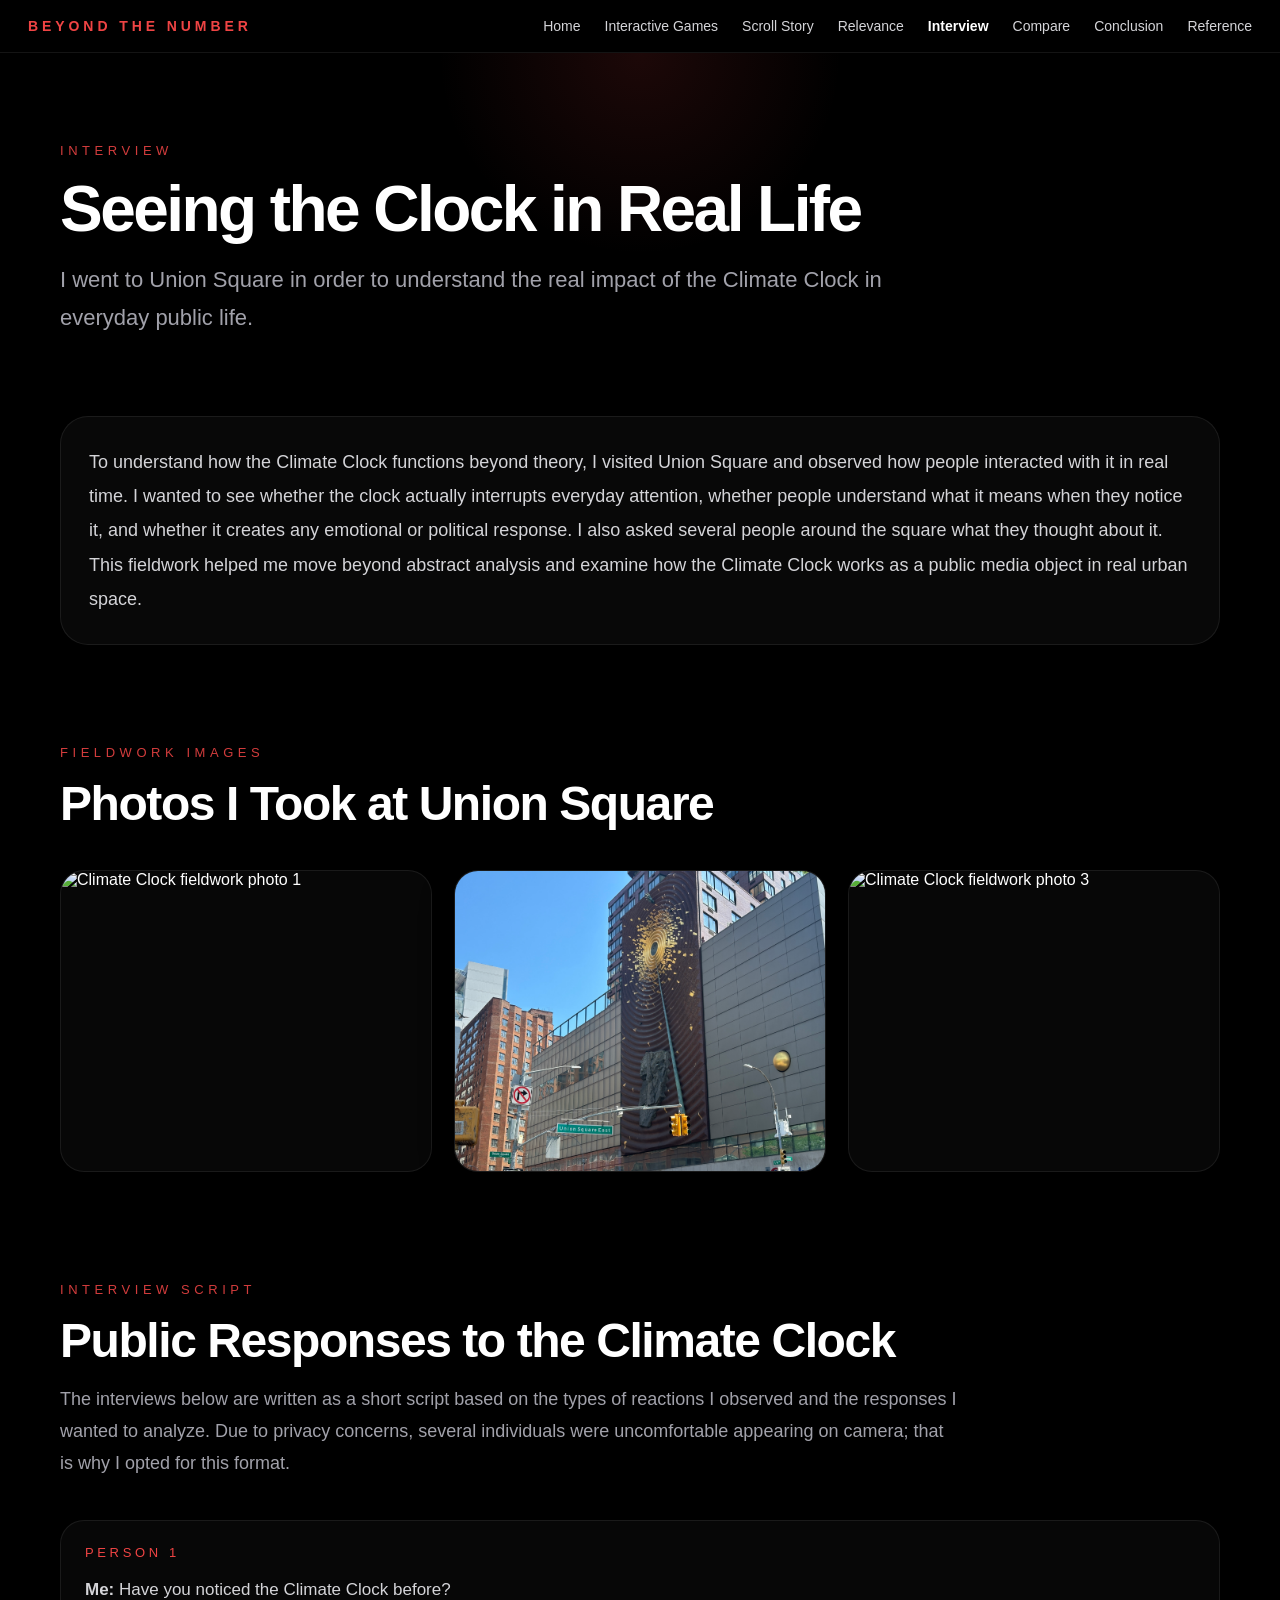
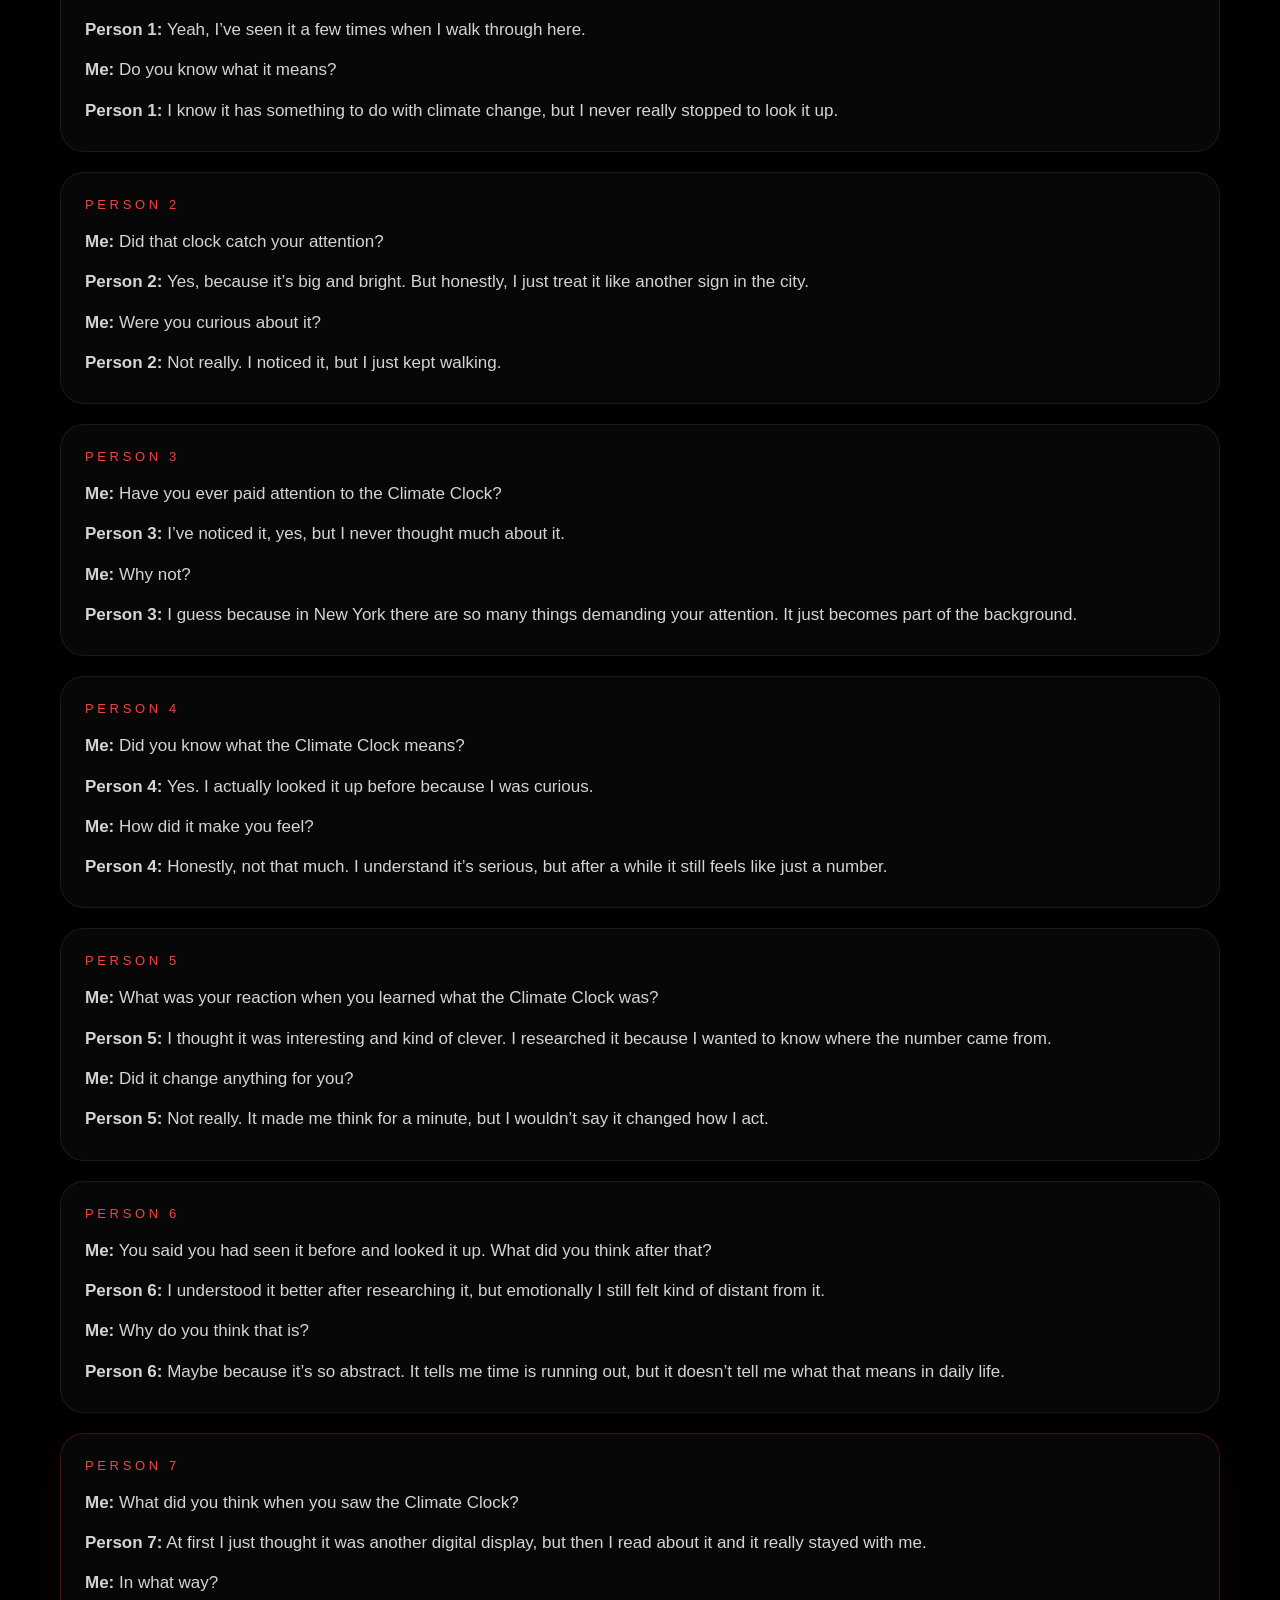
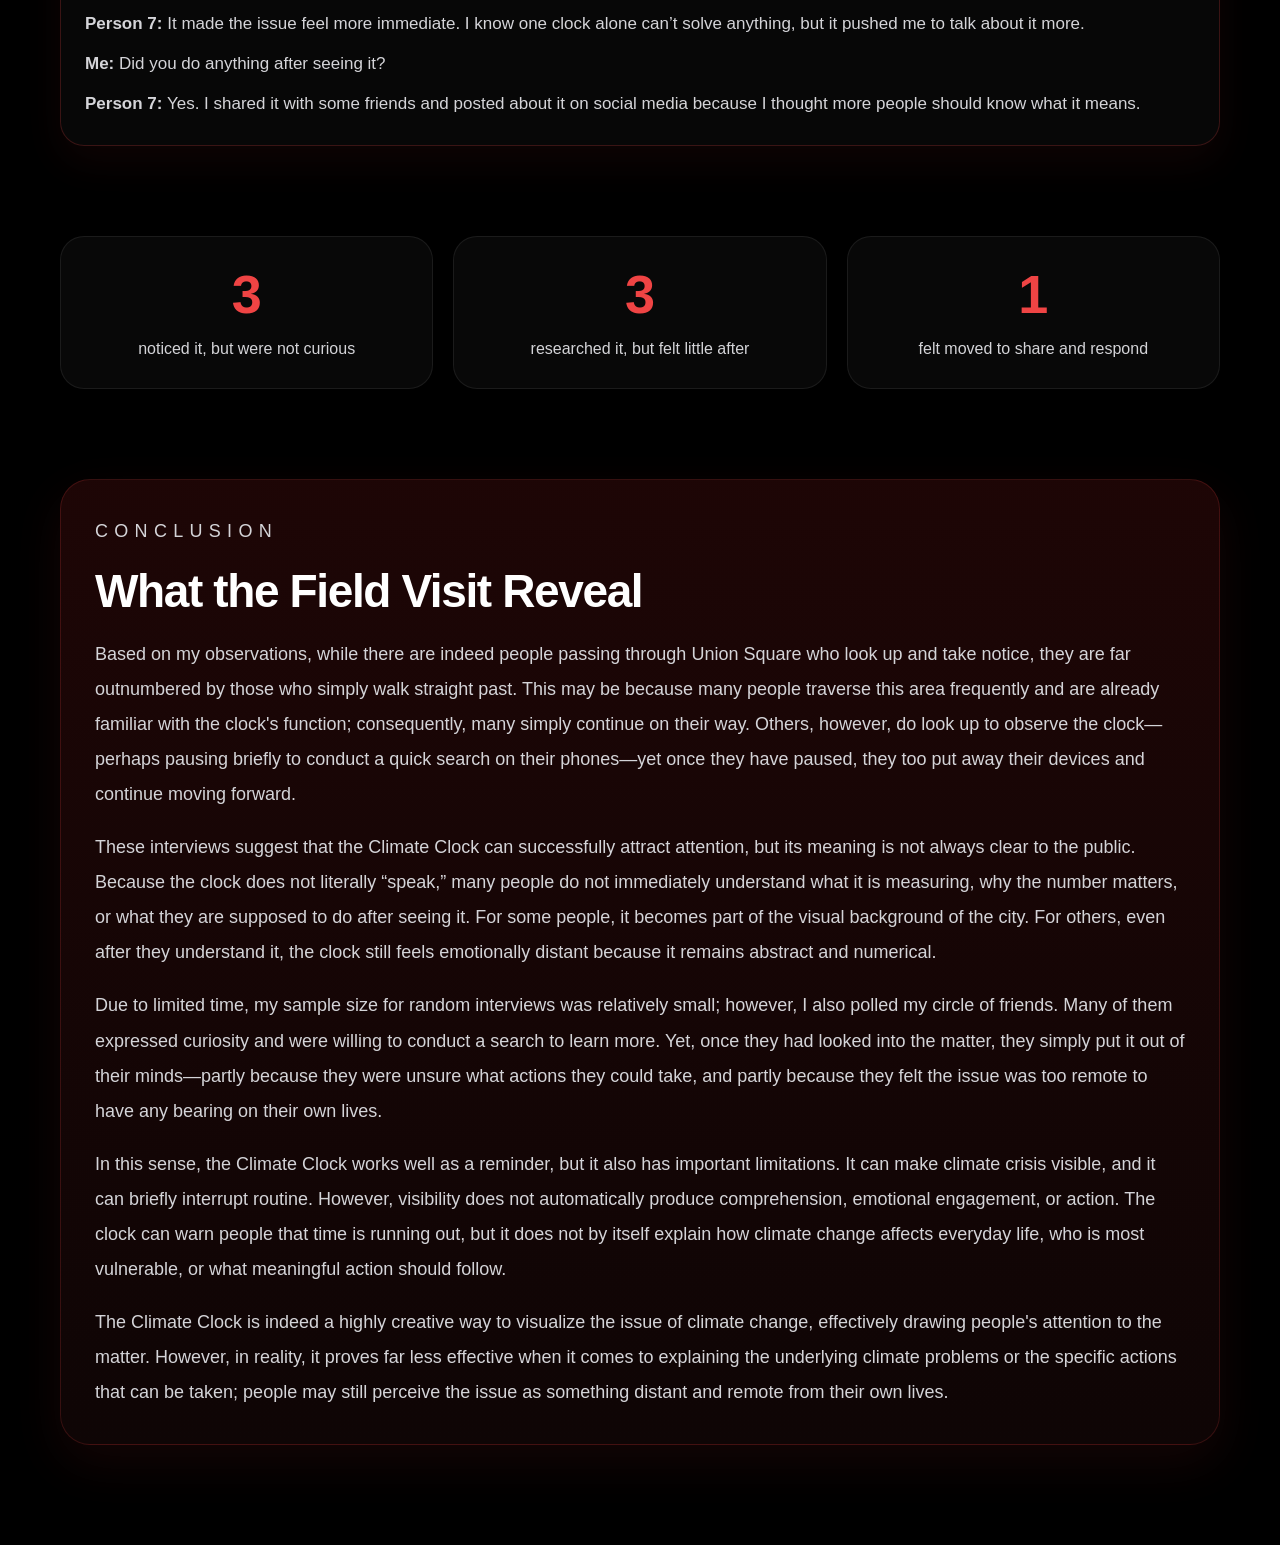
==== interview.html @ d5ae1855 "Add files via upload" ====
<!DOCTYPE html>
<html lang="en">
<head>
  <meta charset="UTF-8" />
  <meta name="viewport" content="width=device-width, initial-scale=1.0" />
  <title>Interview | Beyond the Number</title>
  <link rel="stylesheet" href="interview.css" />
</head>
<body>
  <header class="navbar">
    <div class="nav-container">
      <div class="nav-logo">Beyond the Number</div>
      <nav class="nav-links">
        <a href="index.html">Home</a>
        <a href="games.html">Interactive Games</a>
        <a href="scroll-story.html">Scroll Story</a>
        <a href="relevance.html">Relevance</a>
        <a href="interview.html" class="active">Interview</a>
        <a href="compare.html">Compare</a>
        <a href="conclusion.html">Conclusion</a>
        <a href="reference.html">Reference</a>
      </nav>
    </div>
  </header>

  <section class="interview-hero">
    <div class="section-container">
      <p class="section-eyebrow">Interview</p>
      <h1>Seeing the Clock in Real Life</h1>
      <p class="hero-subtitle">
        I went to Union Square in order to understand the real impact of the Climate Clock in everyday public life.
      </p>
    </div>
  </section>

  <section class="intro-section">
    <div class="section-container">
      <div class="intro-card">
        <p>
          To understand how the Climate Clock functions beyond theory, I visited Union Square and observed how people interacted with it in real time. I wanted to see whether the clock actually interrupts everyday attention, whether people understand what it means when they notice it, and whether it creates any emotional or political response. I also asked several people around the square what they thought about it. This fieldwork helped me move beyond abstract analysis and examine how the Climate Clock works as a public media object in real urban space.
        </p>
      </div>
    </div>
  </section>

  <section class="photo-section">
    <div class="section-container">
      <div class="section-heading">
        <p class="section-eyebrow">Fieldwork Images</p>
        <h2>Photos I Took at Union Square</h2>
      </div>

      <div class="photo-grid">
        <div class="photo-card"><img src="image1.jpg" alt="Climate Clock fieldwork photo 1" /></div>
        <div class="photo-card"><img src="image3.jpg" alt="Climate Clock fieldwork photo 2" /></div>
        <div class="photo-card"><img src="image4.jpg" alt="Climate Clock fieldwork photo 3" /></div>
      </div>
    </div>
  </section>

  <section class="interview-section">
    <div class="section-container">
      <div class="section-heading">
        <p class="section-eyebrow">Interview Script</p>
        <h2>Public Responses to the Climate Clock</h2>
        <p class="section-subtext">
          The interviews below are written as a short script based on the types of reactions I observed and the responses I wanted to analyze. Due to privacy concerns, several individuals were uncomfortable appearing on camera; that is why I opted for this format.
        </p>
      </div>

      <div class="interview-list">
        <div class="interview-card">
          <div class="person-type">Person 1</div>
          <p><strong>Me:</strong> Have you noticed the Climate Clock before?</p>
          <p><strong>Person 1:</strong> Yeah, I’ve seen it a few times when I walk through here.</p>
          <p><strong>Me:</strong> Do you know what it means?</p>
          <p><strong>Person 1:</strong> I know it has something to do with climate change, but I never really stopped to look it up.</p>
        </div>

        <div class="interview-card">
          <div class="person-type">Person 2</div>
          <p><strong>Me:</strong> Did that clock catch your attention?</p>
          <p><strong>Person 2:</strong> Yes, because it’s big and bright. But honestly, I just treat it like another sign in the city.</p>
          <p><strong>Me:</strong> Were you curious about it?</p>
          <p><strong>Person 2:</strong> Not really. I noticed it, but I just kept walking.</p>
        </div>

        <div class="interview-card">
          <div class="person-type">Person 3</div>
          <p><strong>Me:</strong> Have you ever paid attention to the Climate Clock?</p>
          <p><strong>Person 3:</strong> I’ve noticed it, yes, but I never thought much about it.</p>
          <p><strong>Me:</strong> Why not?</p>
          <p><strong>Person 3:</strong> I guess because in New York there are so many things demanding your attention. It just becomes part of the background.</p>
        </div>

        <div class="interview-card">
          <div class="person-type">Person 4</div>
          <p><strong>Me:</strong> Did you know what the Climate Clock means?</p>
          <p><strong>Person 4:</strong> Yes. I actually looked it up before because I was curious.</p>
          <p><strong>Me:</strong> How did it make you feel?</p>
          <p><strong>Person 4:</strong> Honestly, not that much. I understand it’s serious, but after a while it still feels like just a number.</p>
        </div>

        <div class="interview-card">
          <div class="person-type">Person 5</div>
          <p><strong>Me:</strong> What was your reaction when you learned what the Climate Clock was?</p>
          <p><strong>Person 5:</strong> I thought it was interesting and kind of clever. I researched it because I wanted to know where the number came from.</p>
          <p><strong>Me:</strong> Did it change anything for you?</p>
          <p><strong>Person 5:</strong> Not really. It made me think for a minute, but I wouldn’t say it changed how I act.</p>
        </div>

        <div class="interview-card">
          <div class="person-type">Person 6</div>
          <p><strong>Me:</strong> You said you had seen it before and looked it up. What did you think after that?</p>
          <p><strong>Person 6:</strong> I understood it better after researching it, but emotionally I still felt kind of distant from it.</p>
          <p><strong>Me:</strong> Why do you think that is?</p>
          <p><strong>Person 6:</strong> Maybe because it’s so abstract. It tells me time is running out, but it doesn’t tell me what that means in daily life.</p>
        </div>

        <div class="interview-card featured">
          <div class="person-type">Person 7</div>
          <p><strong>Me:</strong> What did you think when you saw the Climate Clock?</p>
          <p><strong>Person 7:</strong> At first I just thought it was another digital display, but then I read about it and it really stayed with me.</p>
          <p><strong>Me:</strong> In what way?</p>
          <p><strong>Person 7:</strong> It made the issue feel more immediate. I know one clock alone can’t solve anything, but it pushed me to talk about it more.</p>
          <p><strong>Me:</strong> Did you do anything after seeing it?</p>
          <p><strong>Person 7:</strong> Yes. I shared it with some friends and posted about it on social media because I thought more people should know what it means.</p>
        </div>
      </div>
    </div>
  </section>

  <section class="interview-summary">
    <div class="section-container">
      <div class="summary-grid">
        <div class="summary-stat">
          <span class="summary-number">3</span>
          <span class="summary-label">noticed it, but were not curious</span>
        </div>
        <div class="summary-stat">
          <span class="summary-number">3</span>
          <span class="summary-label">researched it, but felt little after</span>
        </div>
        <div class="summary-stat">
          <span class="summary-number">1</span>
          <span class="summary-label">felt moved to share and respond</span>
        </div>
      </div>
    </div>
  </section>

  <section class="conclusion-section">
    <div class="section-container">
      <div class="conclusion-box">
        <p class="section-eyebrow">Conclusion</p>
        <h2>What the Field Visit Reveal</h2>
        <p>
            Based on my observations, while there are indeed people passing through Union Square who look up and take notice, they are far outnumbered by those who simply walk straight past. This may be because many people traverse this area frequently and are already familiar with the clock's function; consequently, many simply continue on their way. Others, however, do look up to observe the clock—perhaps pausing briefly to conduct a quick search on their phones—yet once they have paused, they too put away their devices and continue moving forward.
        </p>
        <p>
          These interviews suggest that the Climate Clock can successfully attract attention, but its meaning is not always clear to the public. Because the clock does not literally “speak,” many people do not immediately understand what it is measuring, why the number matters, or what they are supposed to do after seeing it. For some people, it becomes part of the visual background of the city. For others, even after they understand it, the clock still feels emotionally distant because it remains abstract and numerical.
        </p>
        <p>
            Due to limited time, my sample size for random interviews was relatively small; however, I also polled my circle of friends. Many of them expressed curiosity and were willing to conduct a search to learn more. Yet, once they had looked into the matter, they simply put it out of their minds—partly because they were unsure what actions they could take, and partly because they felt the issue was too remote to have any bearing on their own lives.
        </p>
        <p>
          In this sense, the Climate Clock works well as a reminder, but it also has important limitations. It can make climate crisis visible, and it can briefly interrupt routine. However, visibility does not automatically produce comprehension, emotional engagement, or action. The clock can warn people that time is running out, but it does not by itself explain how climate change affects everyday life, who is most vulnerable, or what meaningful action should follow.
        </p>
        <p>
            The Climate Clock is indeed a highly creative way to visualize the issue of climate change, effectively drawing people's attention to the matter. However, in reality, it proves far less effective when it comes to explaining the underlying climate problems or the specific actions that can be taken; people may still perceive the issue as something distant and remote from their own lives.
        </p>
      </div>
    </div>
  </section>
</body>
</html>
---- interview.css ----
* {
  margin: 0;
  padding: 0;
  box-sizing: border-box;
}

html {
  scroll-behavior: smooth;
}

body {
  font-family: Arial, Helvetica, sans-serif;
  background: #000;
  color: #fff;
  overflow-x: hidden;
}

/* NAVBAR */
.navbar {
  position: sticky;
  top: 0;
  z-index: 1000;
  width: 100%;
  background: rgba(0, 0, 0, 0.82);
  backdrop-filter: blur(12px);
  border-bottom: 1px solid rgba(255, 255, 255, 0.08);
}

.nav-container {
  max-width: 1320px;
  margin: 0 auto;
  padding: 18px 28px;
  display: flex;
  justify-content: space-between;
  align-items: center;
  gap: 20px;
}

.nav-logo {
  color: #ef4444;
  font-size: 14px;
  font-weight: 700;
  text-transform: uppercase;
  letter-spacing: 0.28em;
  white-space: nowrap;
}

.nav-links {
  display: flex;
  gap: 24px;
  flex-wrap: wrap;
  justify-content: flex-end;
}

.nav-links a {
  text-decoration: none;
  color: #d4d4d8;
  font-size: 14px;
  transition: color 0.25s ease;
}

.nav-links a:hover,
.nav-links a.active {
  color: #fff;
  font-weight: 700;
}

/* GENERAL */
.section-container {
  max-width: 1320px;
  margin: 0 auto;
}

.section-eyebrow {
  color: rgba(239, 68, 68, 0.88);
  text-transform: uppercase;
  letter-spacing: 0.35em;
  font-size: 13px;
  margin-bottom: 18px;
}

.section-heading {
  margin-bottom: 40px;
}

.section-heading h2 {
  font-size: 48px;
  line-height: 1.08;
  font-weight: 700;
  letter-spacing: -0.03em;
  margin-bottom: 16px;
}

.section-subtext {
  color: #a1a1aa;
  font-size: 18px;
  line-height: 1.8;
  max-width: 900px;
}

/* HERO */
.interview-hero {
  padding: 90px 60px 50px;
  background:
    radial-gradient(circle at top, rgba(239, 68, 68, 0.12), transparent 28%),
    #000;
}

.interview-hero h1 {
  font-size: 64px;
  line-height: 1.05;
  font-weight: 700;
  letter-spacing: -0.04em;
  margin-bottom: 18px;
  max-width: 980px;
}

.hero-subtitle {
  font-size: 22px;
  color: #a1a1aa;
  line-height: 1.7;
  max-width: 900px;
}

/* INTRO */
.intro-section {
  padding: 30px 60px 50px;
}

.intro-card {
  background: rgba(255,255,255,0.03);
  border: 1px solid rgba(255,255,255,0.08);
  border-radius: 28px;
  padding: 28px;
}

.intro-card p {
  color: #d4d4d8;
  font-size: 18px;
  line-height: 1.9;
}

/* PHOTOS */
.photo-section {
  padding: 50px 60px 70px;
}

.photo-grid {
  display: grid;
  grid-template-columns: repeat(3, 1fr);
  gap: 22px;
}

.photo-card {
  border-radius: 24px;
  overflow: hidden;
  border: 1px solid rgba(255,255,255,0.08);
  background: rgba(10,10,10,0.78);
  box-shadow: 0 12px 35px rgba(0,0,0,0.28);
}

.photo-card img {
  width: 100%;
  height: 300px;
  object-fit: cover;
  display: block;
}

/* INTERVIEW */
.interview-section {
  padding: 40px 60px 70px;
}

.interview-list {
  display: grid;
  gap: 20px;
}

.interview-card {
  background: rgba(10,10,10,0.78);
  border: 1px solid rgba(255,255,255,0.08);
  border-radius: 24px;
  padding: 24px;
}

.interview-card.featured {
  border-color: rgba(239,68,68,0.22);
  box-shadow: 0 16px 40px rgba(127, 29, 29, 0.12);
}

.person-type {
  color: #ef4444;
  font-size: 13px;
  text-transform: uppercase;
  letter-spacing: 0.28em;
  margin-bottom: 14px;
}

.interview-card p {
  color: #d4d4d8;
  font-size: 17px;
  line-height: 1.9;
}

.interview-card p + p {
  margin-top: 8px;
}

/* SUMMARY */
.interview-summary {
  padding: 20px 60px 60px;
}

.summary-grid {
  display: grid;
  grid-template-columns: repeat(3, 1fr);
  gap: 20px;
}

.summary-stat {
  background: rgba(255,255,255,0.03);
  border: 1px solid rgba(255,255,255,0.08);
  border-radius: 24px;
  padding: 26px;
  text-align: center;
}

.summary-number {
  display: block;
  font-size: 54px;
  font-weight: 700;
  color: #ef4444;
  margin-bottom: 10px;
}

.summary-label {
  color: #d4d4d8;
  font-size: 16px;
  line-height: 1.7;
}

/* CONCLUSION */
.conclusion-section {
  padding: 30px 60px 100px;
}

.conclusion-box {
  background: linear-gradient(180deg, rgba(41, 8, 8, 0.72), rgba(20, 7, 7, 0.72));
  border: 1px solid rgba(239,68,68,0.18);
  border-radius: 30px;
  padding: 34px;
  box-shadow: 0 18px 50px rgba(127, 29, 29, 0.16);
}

.conclusion-box h2 {
  font-size: 46px;
  line-height: 1.08;
  font-weight: 700;
  letter-spacing: -0.03em;
  margin-bottom: 20px;
}

.conclusion-box p {
  color: #d4d4d8;
  font-size: 18px;
  line-height: 1.95;
}

.conclusion-box p + p {
  margin-top: 18px;
}

/* RESPONSIVE */
@media (max-width: 1100px) {
  .photo-grid,
  .summary-grid {
    grid-template-columns: 1fr;
  }

  .interview-hero h1,
  .section-heading h2,
  .conclusion-box h2 {
    font-size: 42px;
  }
}

@media (max-width: 768px) {
  .interview-hero,
  .intro-section,
  .photo-section,
  .interview-section,
  .interview-summary,
  .conclusion-section {
    padding-left: 20px;
    padding-right: 20px;
  }

  .interview-hero {
    padding-top: 60px;
  }

  .interview-hero h1,
  .section-heading h2,
  .conclusion-box h2 {
    font-size: 32px;
  }

  .hero-subtitle,
  .intro-card p,
  .section-subtext,
  .interview-card p,
  .conclusion-box p {
    font-size: 16px;
  }

  .photo-card img {
    height: 220px;
  }

  .summary-number {
    font-size: 42px;
  }

  .navbar {
    position: static;
  }

  .nav-container {
    padding: 16px 20px;
    align-items: flex-start;
    flex-direction: column;
  }

  .nav-links {
    gap: 14px;
  }
}
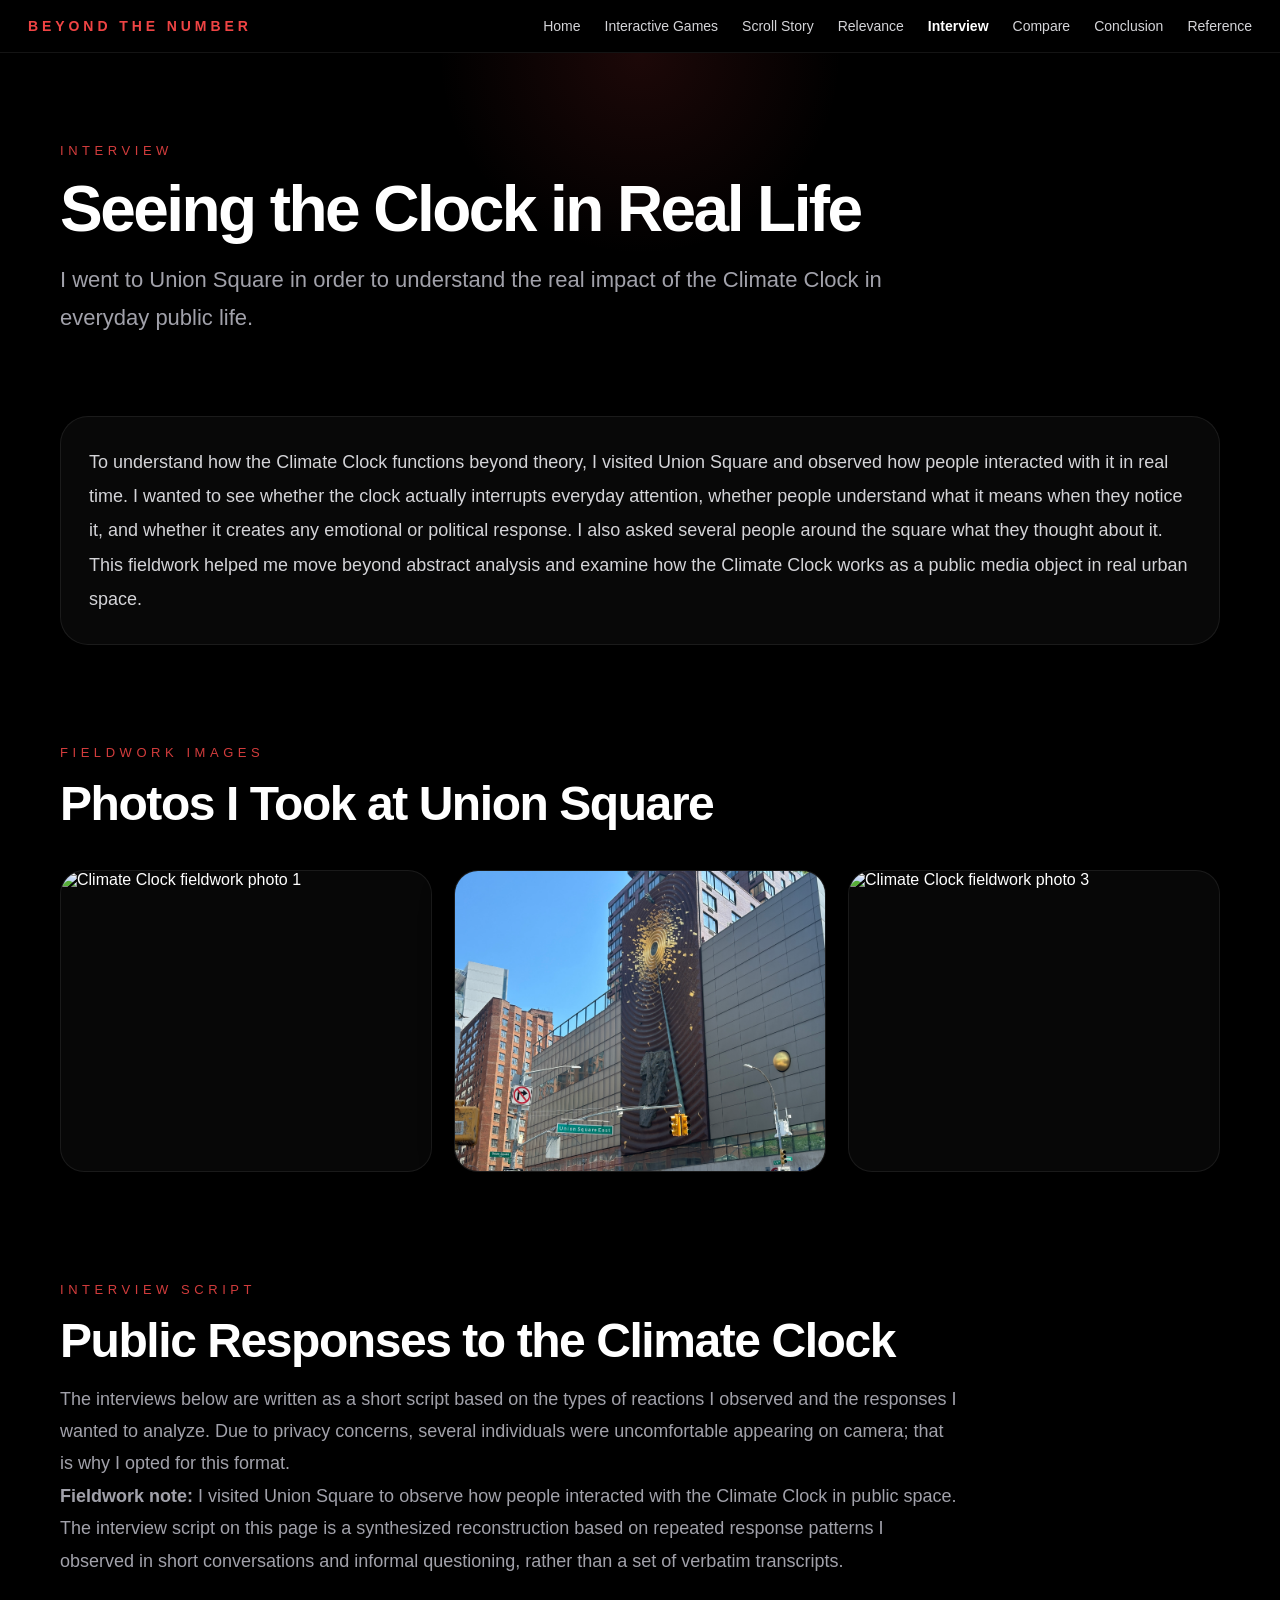
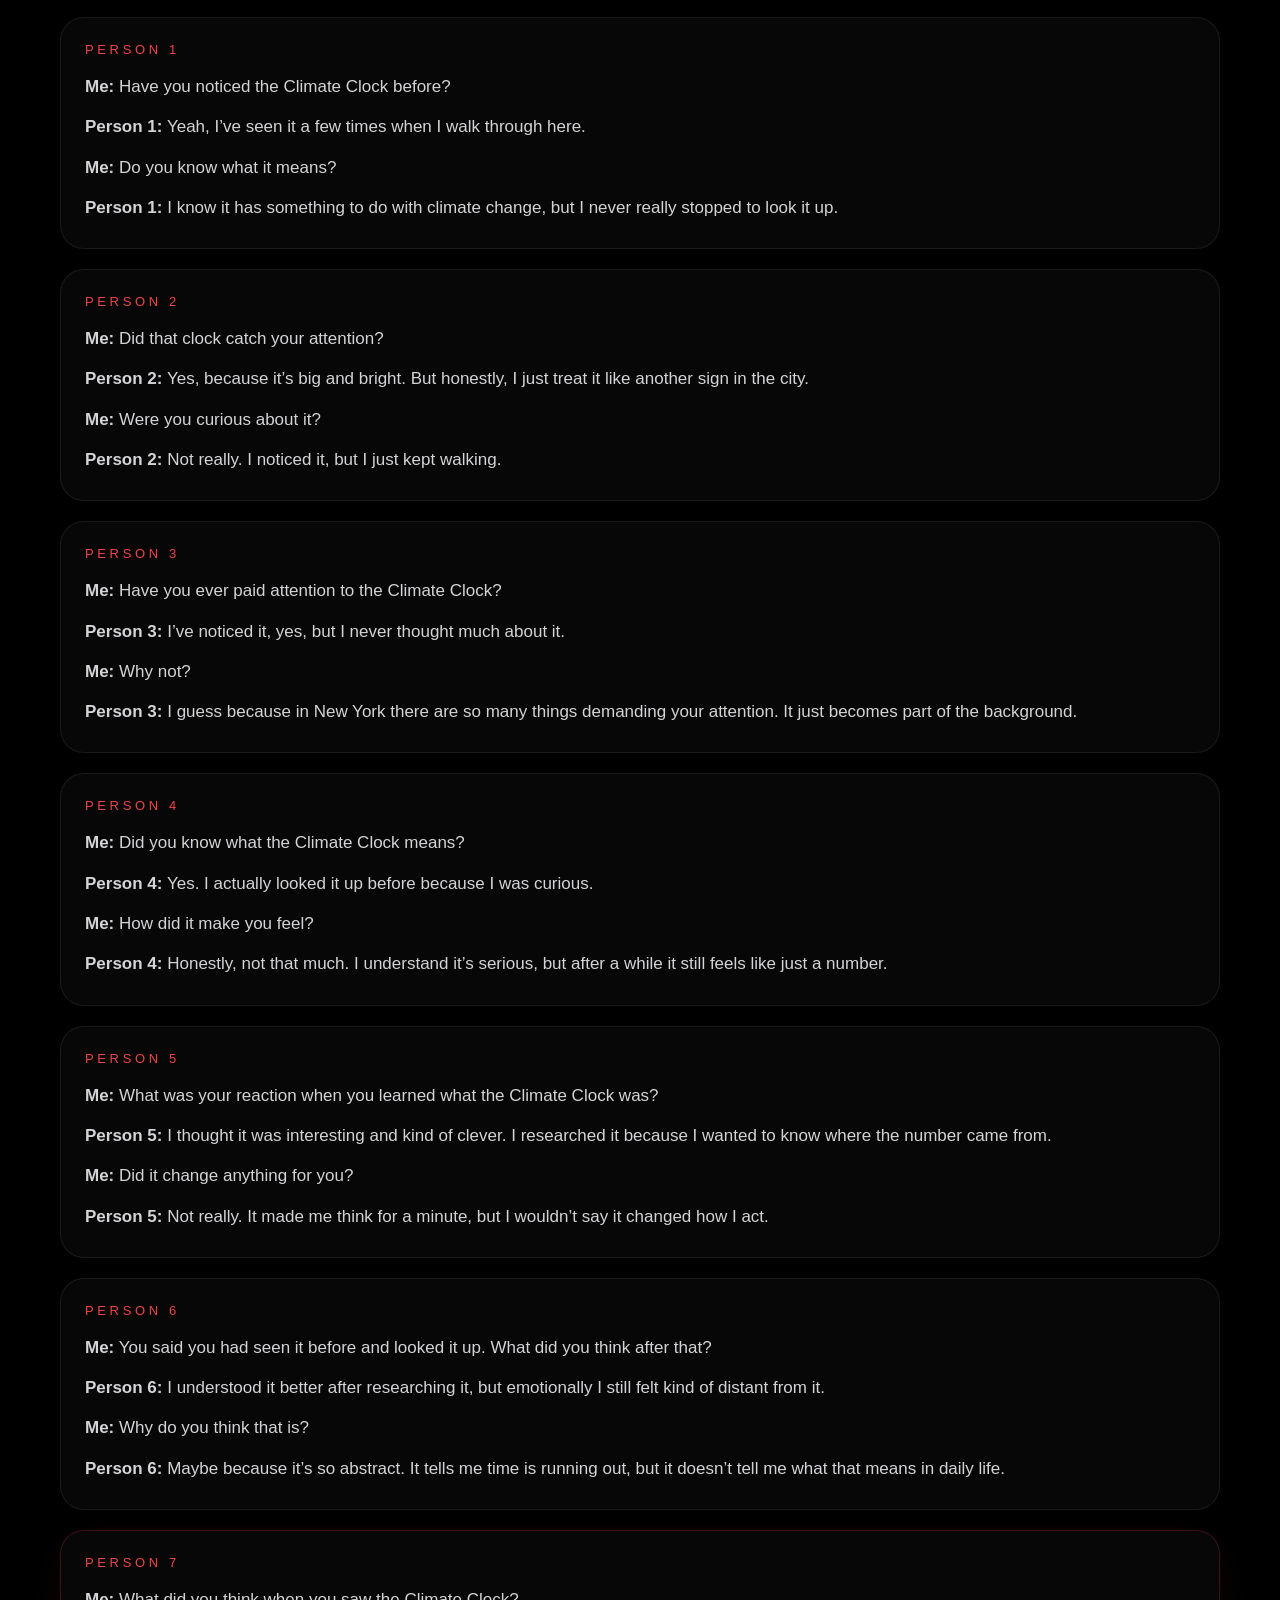
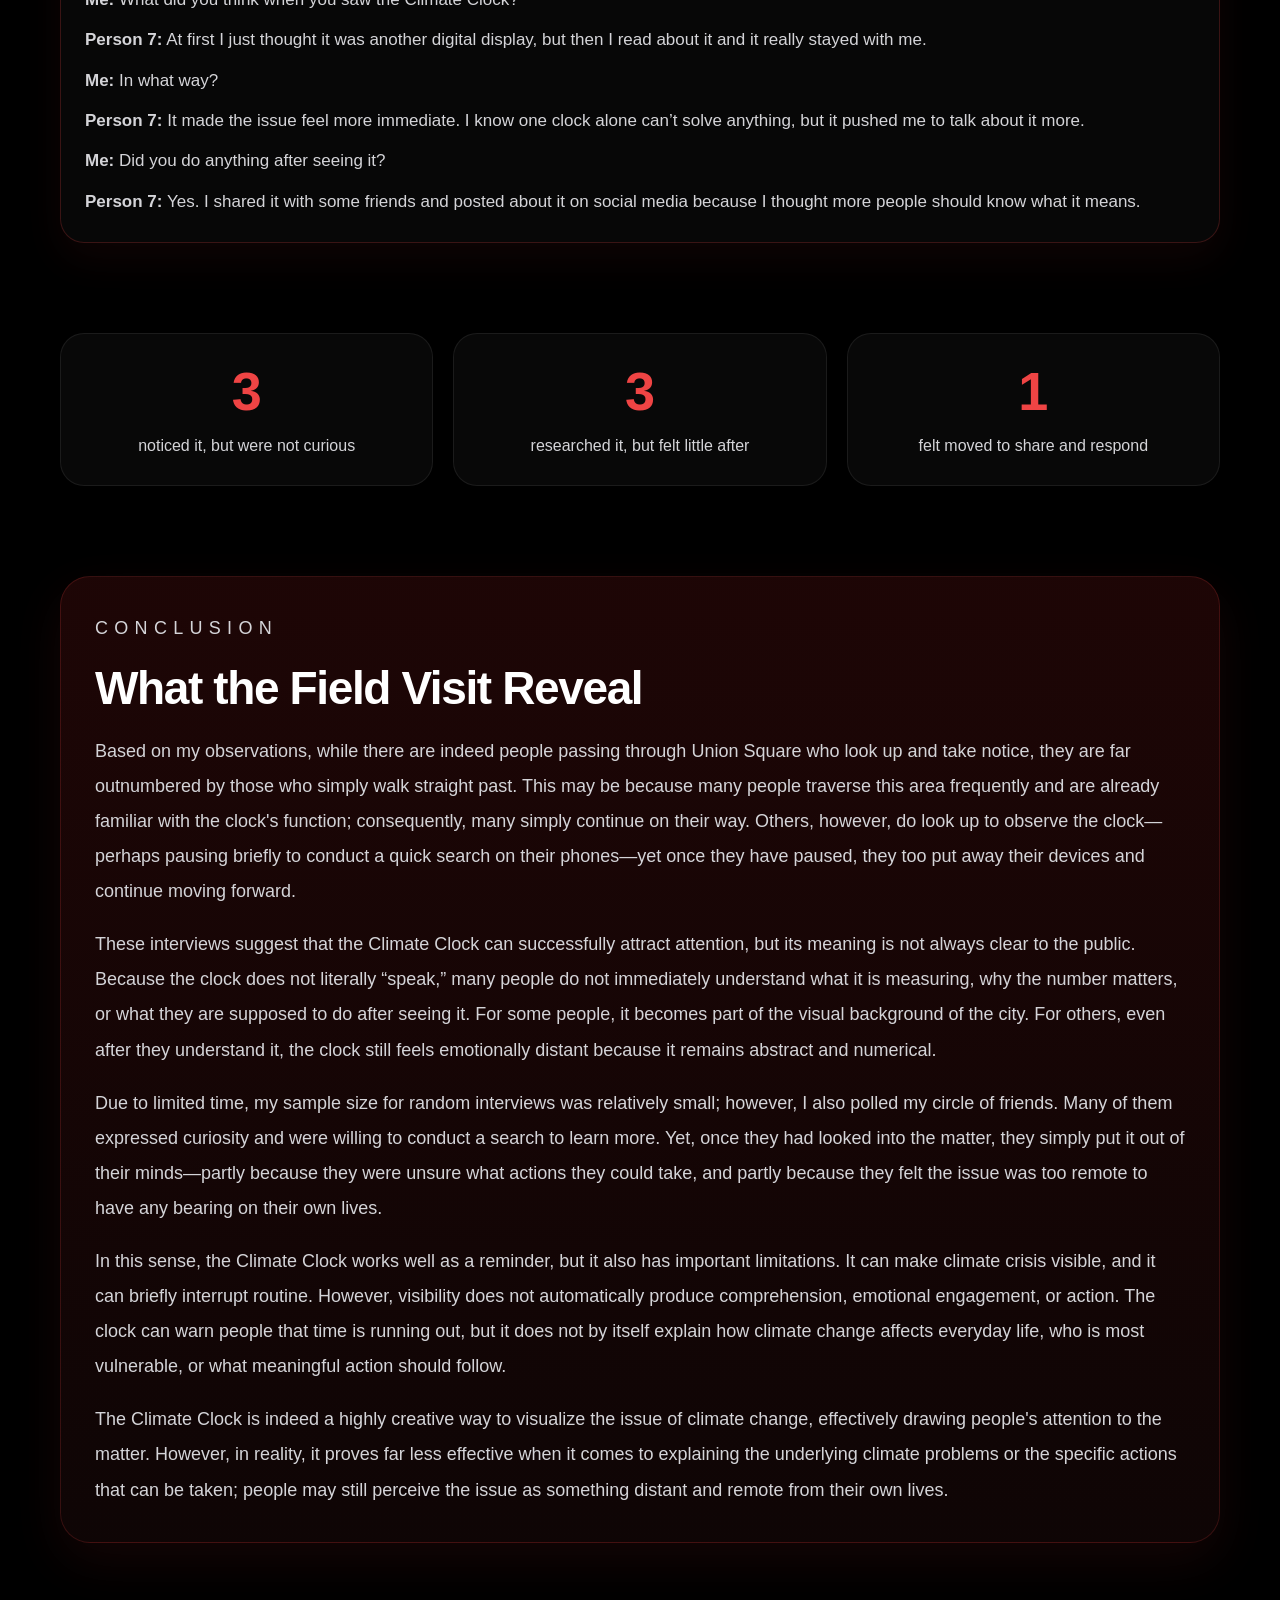
==== commit e43faece: "Add files via upload update website content and design" ====
--- a/interview.html
+++ b/interview.html
@@ -65,6 +65,9 @@
         <h2>Public Responses to the Climate Clock</h2>
         <p class="section-subtext">
           The interviews below are written as a short script based on the types of reactions I observed and the responses I wanted to analyze. Due to privacy concerns, several individuals were uncomfortable appearing on camera; that is why I opted for this format.
+        </p>
+        <p class="section-subtext">
+        <strong>Fieldwork note:</strong> I visited Union Square to observe how people interacted with the Climate Clock in public space. The interview script on this page is a synthesized reconstruction based on repeated response patterns I observed in short conversations and informal questioning, rather than a set of verbatim transcripts.
         </p>
       </div>
 
